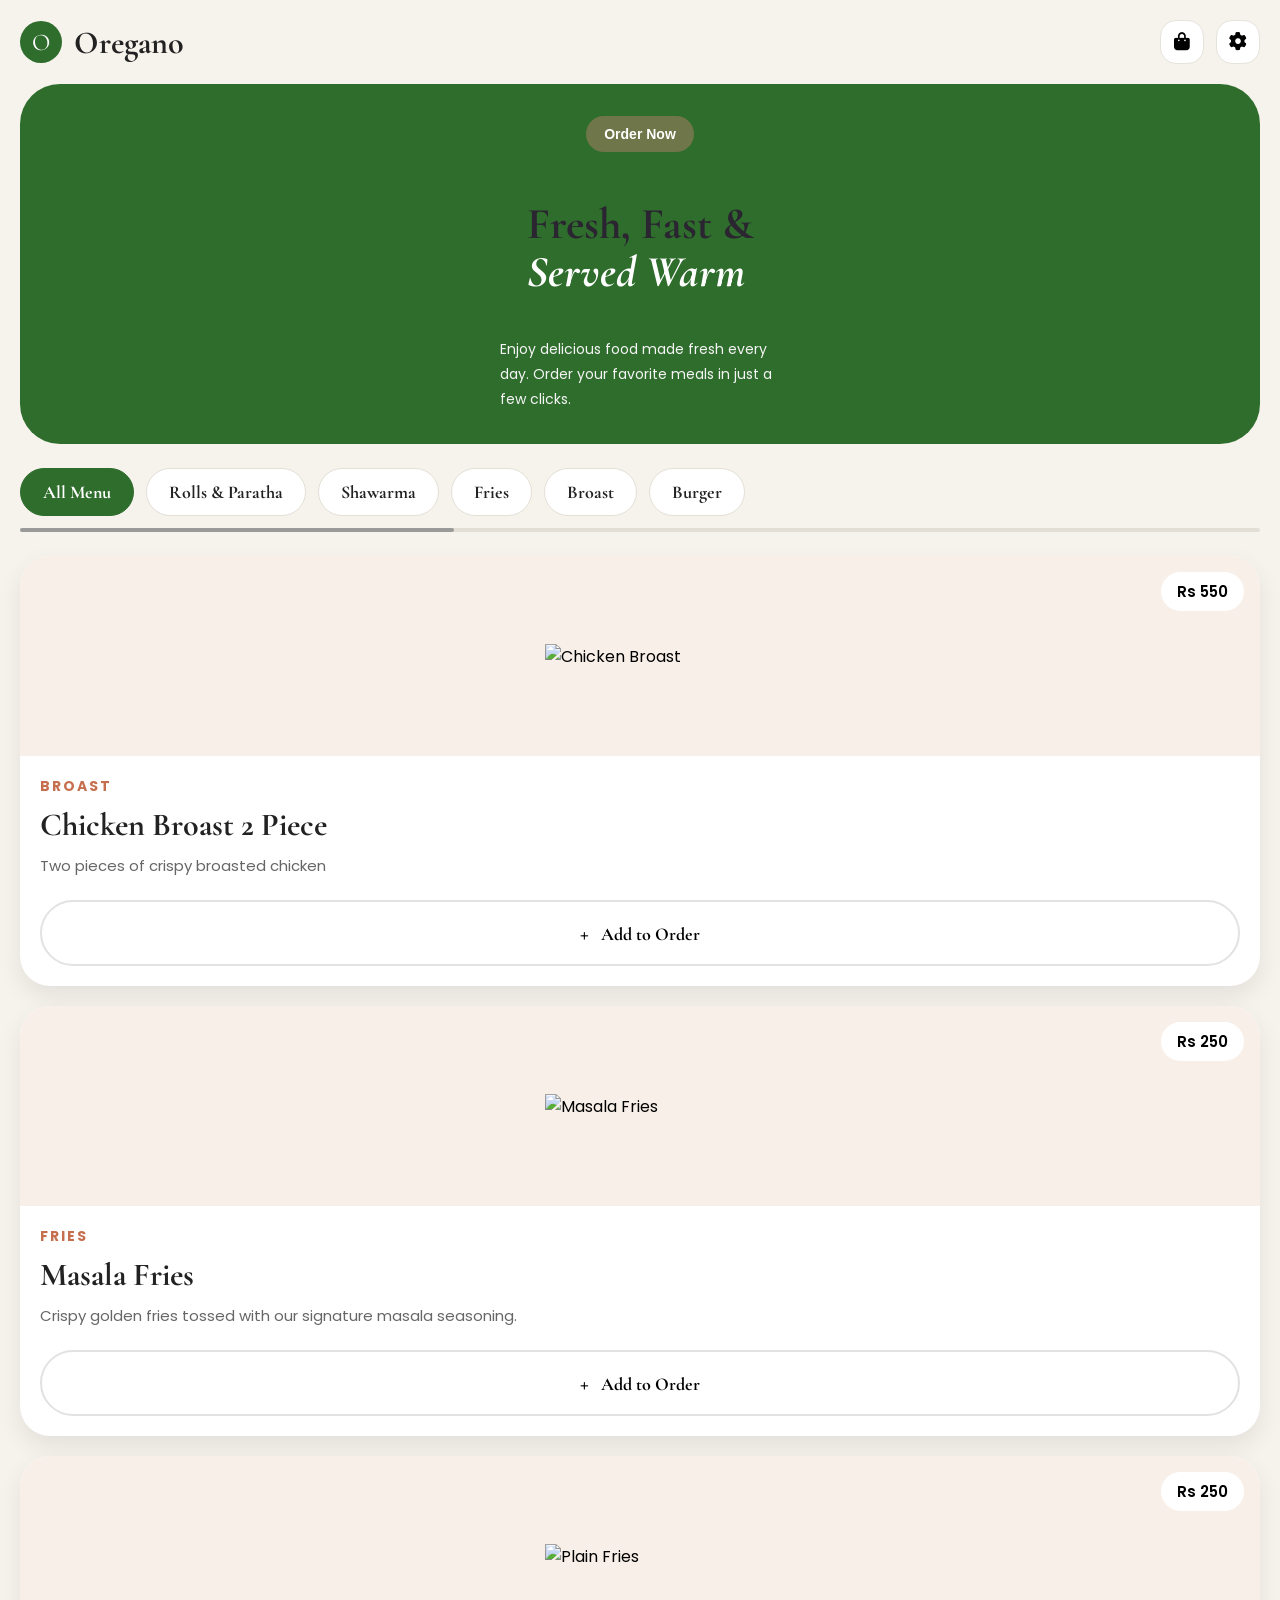
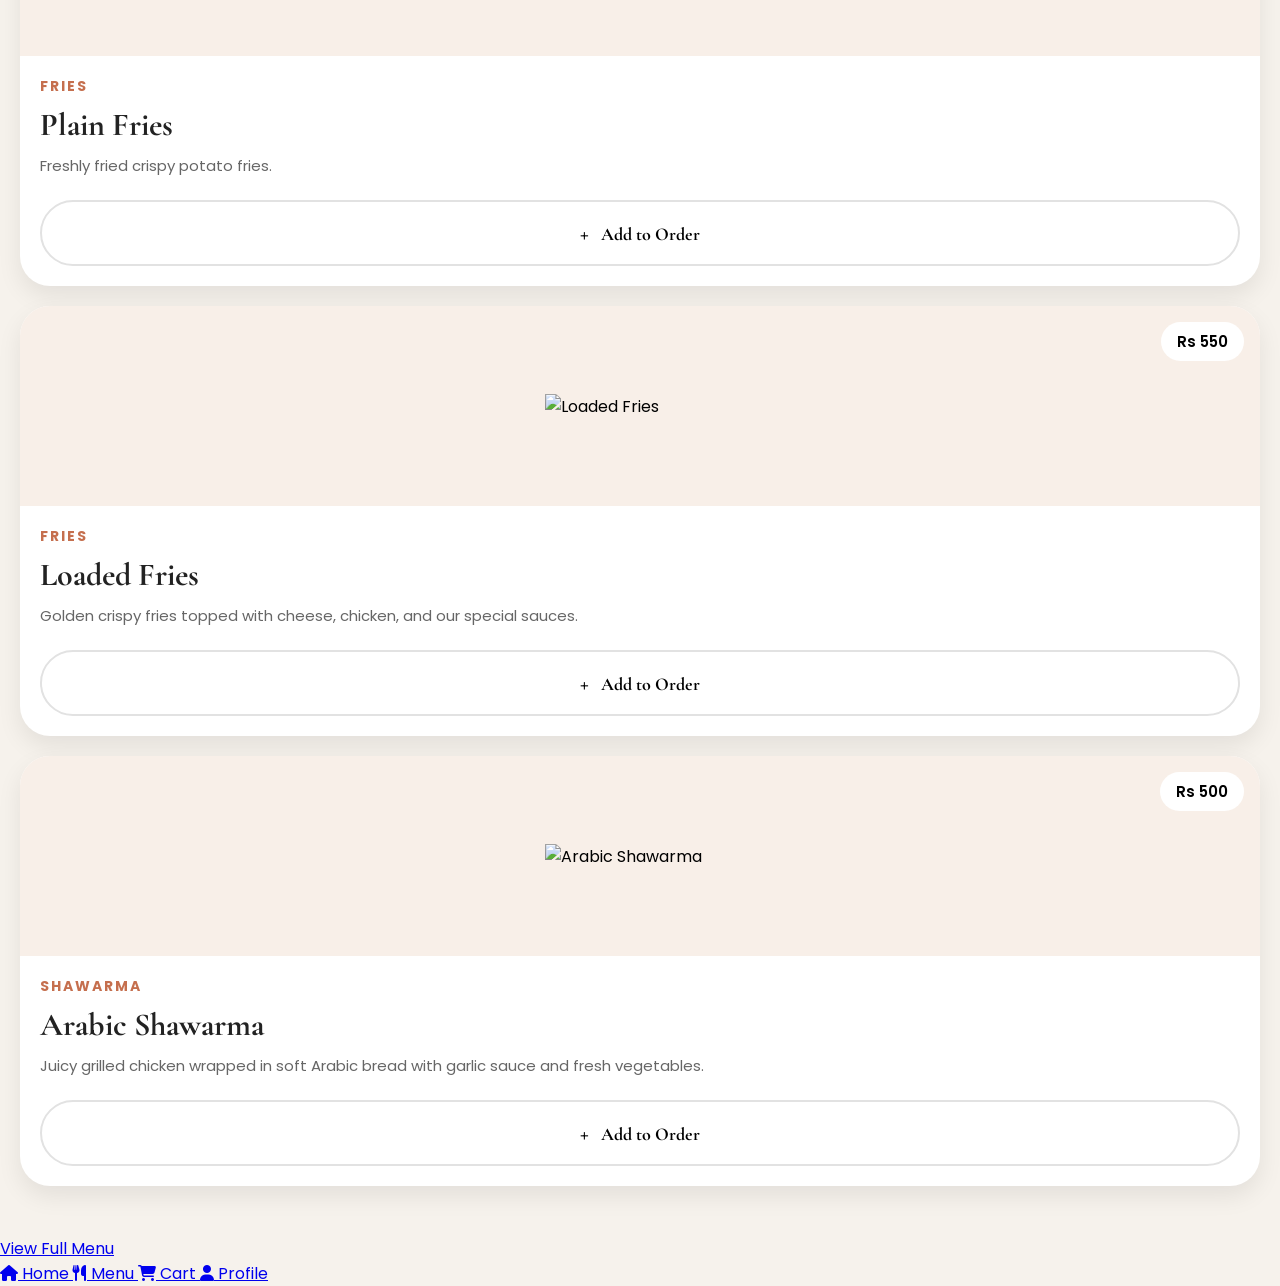
==== index.html @ d00f0065 "Update index.html" ====
<!DOCTYPE html>
<html lang="en">
  <head>
    <meta charset="UTF-8">
    <meta name="viewport" content="width=device-width, initial-scale=1.0">
    <title>OREGANO </title>
    <meta name="description" content="Order fresh shawarmas, burgers, broast and fries from Oregano.">
    <link rel="preconnect" href="https://fonts.googleapis.com">

<link rel="preconnect" href="https://fonts.gstatic.com" crossorigin>

<link href="https://fonts.googleapis.com/css2?family=Cormorant+Garamond:wght@600;700&family=Poppins:wght@300;400;500;600&display=swap" rel="stylesheet">
    <link rel="stylesheet" href="style.css">
    <link rel="stylesheet" href="https://cdnjs.cloudflare.com/ajax/libs/font-awesome/6.6.0/css/all.min.css">
  </head>
  <body>
    <header class="navbar">
      <a href="index.html" class="logo">
        <div class="logo-circle">O</div>
        <h1>Oregano</h1>
      </a>
        <div class="nav-icons">
          <button class="icon-btn" aria-label="Shopping cart">
    <i class="fa-solid fa-bag-shopping"></i>
</button>

<button class="icon-btn" aria-label="Settings">
<i class="fa-solid fa-gear"></i>
</button>
 </div>
    </header>

    <main>
          <section class="hero">

    <div class="hero-card">
    <button class="order-btn">Order Now</button>

        <h2>
            <span class="dark-text">Fresh, Fast &</span><br>
            <span class="light-text">Served Warm</span>
        </h2>

        <p>
            Enjoy delicious food made fresh every day.
            Order your favorite meals in just a few clicks.
        </p>
      </div>
      
          </section>
          <section class="categories">

    <div class="category-container">

        <button type="button" class="category active">All Menu</button>

        <button type="button" class="category">Rolls & Paratha</button>

        <button type="button" class="category">Shawarma</button>

        <button type="button" class="category">Fries</button>

        <button type="button" class="category">Broast</button>

        <button type="button" class="category">Burger</button>

    </div>

    <div class="scroll-line">
        <div class="scroll-fill"></div>
    </div>
 </section>
      
<section class="products">
<div class="product-card">

        <div class="product-image">
            <span class="price">Rs 550</span>
            <img src="crispy-fried-chicken-plate-with-salad-carrot.jpg" alt="Chicken Broast">
        </div>

        <div class="product-info">
            <h5>BROAST</h5>
            <h2>Chicken Broast 2 Piece</h2>
            <p>Two pieces of crispy broasted chicken</p>
            <button class="order-button"><span>+</span> Add to Order </button>
        </div>

    </div>

  <div class="product-card">

        <div class="product-image">
            <span class="price">Rs 250</span>
            <img src="#" alt="Masala Fries">
        </div>

        <div class="product-info">
            <h5>FRIES</h5>
            <h2>Masala Fries</h2>
            <p>Crispy golden fries tossed with our signature masala seasoning.</p>
            <button class="order-button"><span>+</span> Add to Order </button>
        </div>

  </div>

  <div class="product-card">

        <div class="product-image">
            <span class="price">Rs 250</span>
            <img src="" alt="Plain Fries">
        </div>

        <div class="product-info">
            <h5>FRIES</h5>
            <h2>Plain Fries</h2>
            <p>Freshly fried crispy potato fries.</p>
            <button class="order-button"><span>+</span> Add to Order </button>
        </div>

  </div>

  <div class="product-card">

    <div class="product-image">
        <span class="price">Rs 550</span>
        <img src="loaded-fries.jpg" alt="Loaded Fries">
    </div>

    <div class="product-info">
        <h5>FRIES</h5>
        <h2>Loaded Fries</h2>
        <p>Golden crispy fries topped with cheese, chicken, and our special sauces.</p>

        <button class="order-button">
            <span>+</span> Add to Order
        </button>
    </div>

  </div>

  <div class="product-card">

    <div class="product-image">
        <span class="price">Rs 500</span>
        <img src="arabic-shawarma.jpg" alt="Arabic Shawarma">
    </div>

    <div class="product-info">
        <h5>SHAWARMA</h5>
        <h2>Arabic Shawarma</h2>
        <p>Juicy grilled chicken wrapped in soft Arabic bread with garlic sauce and fresh vegetables.</p>

        <button class="order-button">
            <span>+</span> Add to Order
        </button>
    </div>
  </div>
            </section>
      <section class="view-menu">
    <a href="menu.html" class="view-menu-btn">
        View Full Menu
    </a>
      </section>
      
      
    </main>
    <footer class="bottom-nav">

    <a href="index.html">
        <i class="fa-solid fa-house"></i>
        <span>Home</span>
    </a>

    <a href="menu.html">
        <i class="fa-solid fa-utensils"></i>
        <span>Menu</span>
    </a>

    <a href="cart.html" class="active">
        <i class="fa-solid fa-cart-shopping"></i>
        <span>Cart</span>
    </a>

    <a href="profile.html">
        <i class="fa-solid fa-user"></i>
        <span>Profile</span>
    </a>

    </footer>

    <script src="script.js"></script>
  </body>
</html>
---- style.css ----
/* basic structure*/
*{
  margin:0;
  padding:0;
  box-sizing:border-box;
}
/*body which has font and background*/
body{
  font-family:'Poppins',sans-serif;
  background:#F6F2EC;
}
img{
    max-width:100%;
    display:block;
}
/* navigation bar style*/
.navbar{
  display:flex;
  justify-content:space-between;
  align-items:center;
  padding:20px;
  background:#F6F2EC;
}
.logo{
    display: flex;
    align-items: center;
    gap: 12px;
    text-decoration:none;
    color:#222;
}
.logo-circle{
    width: 42px;
    height: 42px;
    background:#2F6D2D;
    border-radius: 50%;
    display: flex;
    justify-content: center;
    align-items: center;
    color: white;
    font-size: 24px;
    font-family:'Cormorant Garamond',serif;
}

.logo h1{
  font-size: 32px;
  font-weight:700;
  font-family: 'Cormorant Garamond',serif;
}
.nav-icons{
    display: flex;
    gap: 12px;
}
.icon-btn{
    width: 44px;
    height: 44px;
    border: 1px solid #E6E3DC;
    background: white;
    border-radius: 16px;
    font-size: 18px;
    cursor: pointer;
}
.hero{
    padding: 0 20px 24px;
}

.hero-card{
    background:#2F6D2D;
    border-radius:40px;
    padding:32px 28px;
    display:flex;
    flex-direction:column;
    justify-content:center;
    align-items:center;
    gap:24px;
    min-height:290px;
}

    .order-btn{
    background:#6F7649;
    color:#fff;
    border:none;
    padding:10px 18px;
    border-radius:20px;
    font-size:14px;
    font-weight:600;
    margin-bottom:24px;
    cursor:pointer;  
    }
.order-btn:hover{
    background:#55603A;

}

.hero-card h2{
    font-size: 44px;
    font-weight:700;
    line-height:1.1;
    margin-bottom: 16px;
  font-family:'Cormorant Garamond', serif;
}

.dark-text{
    color:#2A2530;
}

.light-text{
    color:#FFFFFF;
    font-style:italic;
  }


.hero-card p{
    color:#F5F5F5;
    font-size:14px;
    line-height:1.8;
    max-width:280px;
  margin:0 auto;
  }
  

.categories{
    padding: 0 20px 24px;
}

.category-container{
    display:flex;
    gap:12px;
    overflow-x:auto;
    scrollbar-width:none;
    padding-bottom:12px;
}

.category-container::-webkit-scrollbar{
    display:none;
}

.category{
    flex-shrink:0;
    background:#fff;
    color:#222;
    border:1px solid #E4E0D8;
    border-radius:40px;
    padding:12px 22px;
    font-size:18px;
    font-family:'Cormorant Garamond', serif;
    font-weight:700;
    cursor:pointer;
    transition:.3s;
}

.category:hover{
    background:#2F6D2D;
    color:white;
}

.category.active{
    background:#2F6D2D;
    color:white;
    border-color:#2F6D2D;
  }
.scroll-line{
    width:100%;
    height:4px;
    background:#E2DED6;
    border-radius:10px;
}

.scroll-fill{
    width:35%;
    height:100%;
    background:#9A9A9A;
    border-radius:10px;
}

.products{
    padding:0 20px 30px;
}

.product-card{
    background:#fff;
    border-radius:30px;
    overflow:hidden;
  margin-bottom:20px;
    box-shadow:0 10px 25px rgba(0,0,0,.08);
}
.product-card:hover{
    transform:translateY(-8px);
}

.product-image{
    position:relative;
    background:#F8EFE8;
    height:200px;
    display:flex;
    justify-content:center;
    align-items:center;
}

.product-image img{
    width:190px;
    object-fit:contain;
}

.price{
    position:absolute;
    top:16px;
    right:16px;
    background:#fff;
    padding:8px 16px;
    border-radius:999px;
    font-weight:600;
    font-size:15px;
}

.product-info{
    padding:20px;
}

.product-info h5{
    color:#C56F4E;
    font-size:14px;
    letter-spacing:2px;
    margin-bottom:8px;
}

.product-info h2{
    font-family:'Cormorant Garamond',serif;
    font-size:32px;
    color:#222;
    margin-bottom:10px;
}

.product-info p{
    color:#666;
    font-size:15px;
    line-height:1.6;
    margin-bottom:22px;
}

.order-button{
    width:100%;
    padding:18px;
    border:2px solid #E2E2E2;
    background:#fff;
    border-radius:999px;
    font-size:18px;
    font-family:'Cormorant Garamond',serif;
    cursor:pointer;
  font-weight:700;
  transition:.3s;
}

.order-button span{
    font-size:22px;
    margin-right:8px;
  }
.hero-text{
    flex:1;
}


@media (max-width:768px){


    .hero-card{
    background:#2F6D2D;
    border-radius:40px;
    padding:50px 35px;
    text-align:center;
    display:flex;
    flex-direction:column;
    justify-content:center;
    min-height:430px;
    }

.hero-card h2{
    font-size:42px;
  font-family:'Cormorant Garamond',serif;
font-weight:700;
}

.logo h1{
    font-size:34px;
}

.logo-circle{
    width:48px;
    height:48px;
    font-size:28px;
}

.hero-image img{
    width:240px;
}

  
.settings{
    border:none;
    background:transparent;
}

  /* MENU PAGE */

.search-section{
    padding:20px;
}

.search-box{
    display:flex;
    align-items:center;
    gap:12px;
    background:#fff;
    border-radius:20px;
    padding:15px 18px;
    box-shadow:0 5px 15px rgba(0,0,0,.08);
}

.search-box i{
    color:#777;
    font-size:18px;
}

.search-box input{
    flex:1;
    border:none;
    outline:none;
    background:transparent;
    font-size:16px;
    font-family:'Poppins',sans-serif;
}

.menu-grid{
    display:grid;
    grid-template-columns:repeat(2,1fr);
    gap:18px;
    padding:20px;
}

.menu-card{
    background:#fff;
    border-radius:24px;
    padding:16px;
    text-align:center;
    box-shadow:0 8px 20px rgba(0,0,0,.08);
    transition:.3s;
}

.menu-card:hover{
    transform:translateY(-5px);
}

.menu-card img{
    width:110px;
    height:110px;
    object-fit:contain;
    margin:0 auto 12px;
}

.menu-card h3{
    font-family:'Cormorant Garamond',serif;
    font-size:24px;
    color:#222;
    margin-bottom:6px;
}

.menu-card p{
    color:#777;
    font-size:14px;
    margin-bottom:14px;
}

.card-bottom{
    display:flex;
    justify-content:space-between;
    align-items:center;
}

.card-bottom span{
    color:#2F6D2D;
    font-weight:700;
}

.card-bottom button{
    width:38px;
    height:38px;
    border:none;
    border-radius:50%;
    background:#2F6D2D;
    color:#fff;
    cursor:pointer;
    font-size:15px;
}

.card-bottom button:hover{
    background:#245523;
}

@media (max-width:768px){

    .menu-grid{
        grid-template-columns:repeat(2,1fr);
        gap:14px;
    }

    .menu-card img{
        width:90px;
        height:90px;
    }

    .menu-card h3{
        font-size:20px;
    }
  }
  .view-menu{
    padding:0 20px 30px;
}

.view-menu-btn{
    display:block;
    width:100%;
    text-align:center;
    background:#2F6D2D;
    color:#fff;
    text-decoration:none;
    padding:18px;
    border-radius:30px;
    font-size:18px;
    font-weight:600;
    transition:.3s;
}

.view-menu-btn:hover{
    background:#245523;
  }
  /* Bottom Navigation */

.bottom-nav{
    position:fixed;
    bottom:0;
    left:0;
    width:100%;
    background:#fff;
    display:flex;
    justify-content:space-around;
    align-items:center;
    padding:12px 0;
    box-shadow:0 -4px 15px rgba(0,0,0,.08);
    z-index:1000;
}

.bottom-nav a{
    display:flex;
    flex-direction:column;
    align-items:center;
    text-decoration:none;
    color:#777;
    font-size:12px;
    gap:5px;
}

.bottom-nav i{
    font-size:22px;
}

.bottom-nav a.active{
    color:#2F6D2D;
    font-weight:600;
}

/* Prevent content from hiding behind the fixed footer */
body{
    padding-bottom:90px;
}
  /* CART PAGE */

.cart{
    padding:20px;
}

.cart h2{
    font-family:'Cormorant Garamond',serif;
    font-size:36px;
    margin-bottom:20px;
}

.cart-item{
    display:flex;
    align-items:center;
    justify-content:space-between;
    background:#fff;
    border-radius:24px;
    padding:18px;
    margin-bottom:20px;
    box-shadow:0 8px 20px rgba(0,0,0,.08);
}

.cart-item img{
    width:80px;
    height:80px;
    object-fit:contain;
}

.cart-info{
    flex:1;
    margin-left:16px;
}

.cart-info h3{
    font-family:'Cormorant Garamond',serif;
    font-size:24px;
    margin-bottom:6px;
}

.cart-info p{
    color:#2F6D2D;
    font-weight:600;
}

.quantity{
    display:flex;
    align-items:center;
    gap:10px;
}

.quantity button{
    width:36px;
    height:36px;
    border:none;
    border-radius:50%;
    background:#2F6D2D;
    color:#fff;
    cursor:pointer;
    font-size:18px;
}

.order-summary{
    background:#fff;
    border-radius:24px;
    padding:20px;
    box-shadow:0 8px 20px rgba(0,0,0,.08);
}

.order-summary h3{
    font-family:'Cormorant Garamond',serif;
    font-size:28px;
    margin-bottom:18px;
}

.summary-row{
    display:flex;
    justify-content:space-between;
    margin-bottom:14px;
}

.total{
    font-weight:700;
    font-size:18px;
    border-top:1px solid #ddd;
    padding-top:14px;
}

.checkout-btn{
    width:100%;
    margin-top:20px;
    padding:16px;
    border:none;
    border-radius:30px;
    background:#2F6D2D;
    color:#fff;
    font-size:18px;
    font-weight:600;
    cursor:pointer;
    transition:.3s;
}

.checkout-btn:hover{
    background:#245523;
  }
}
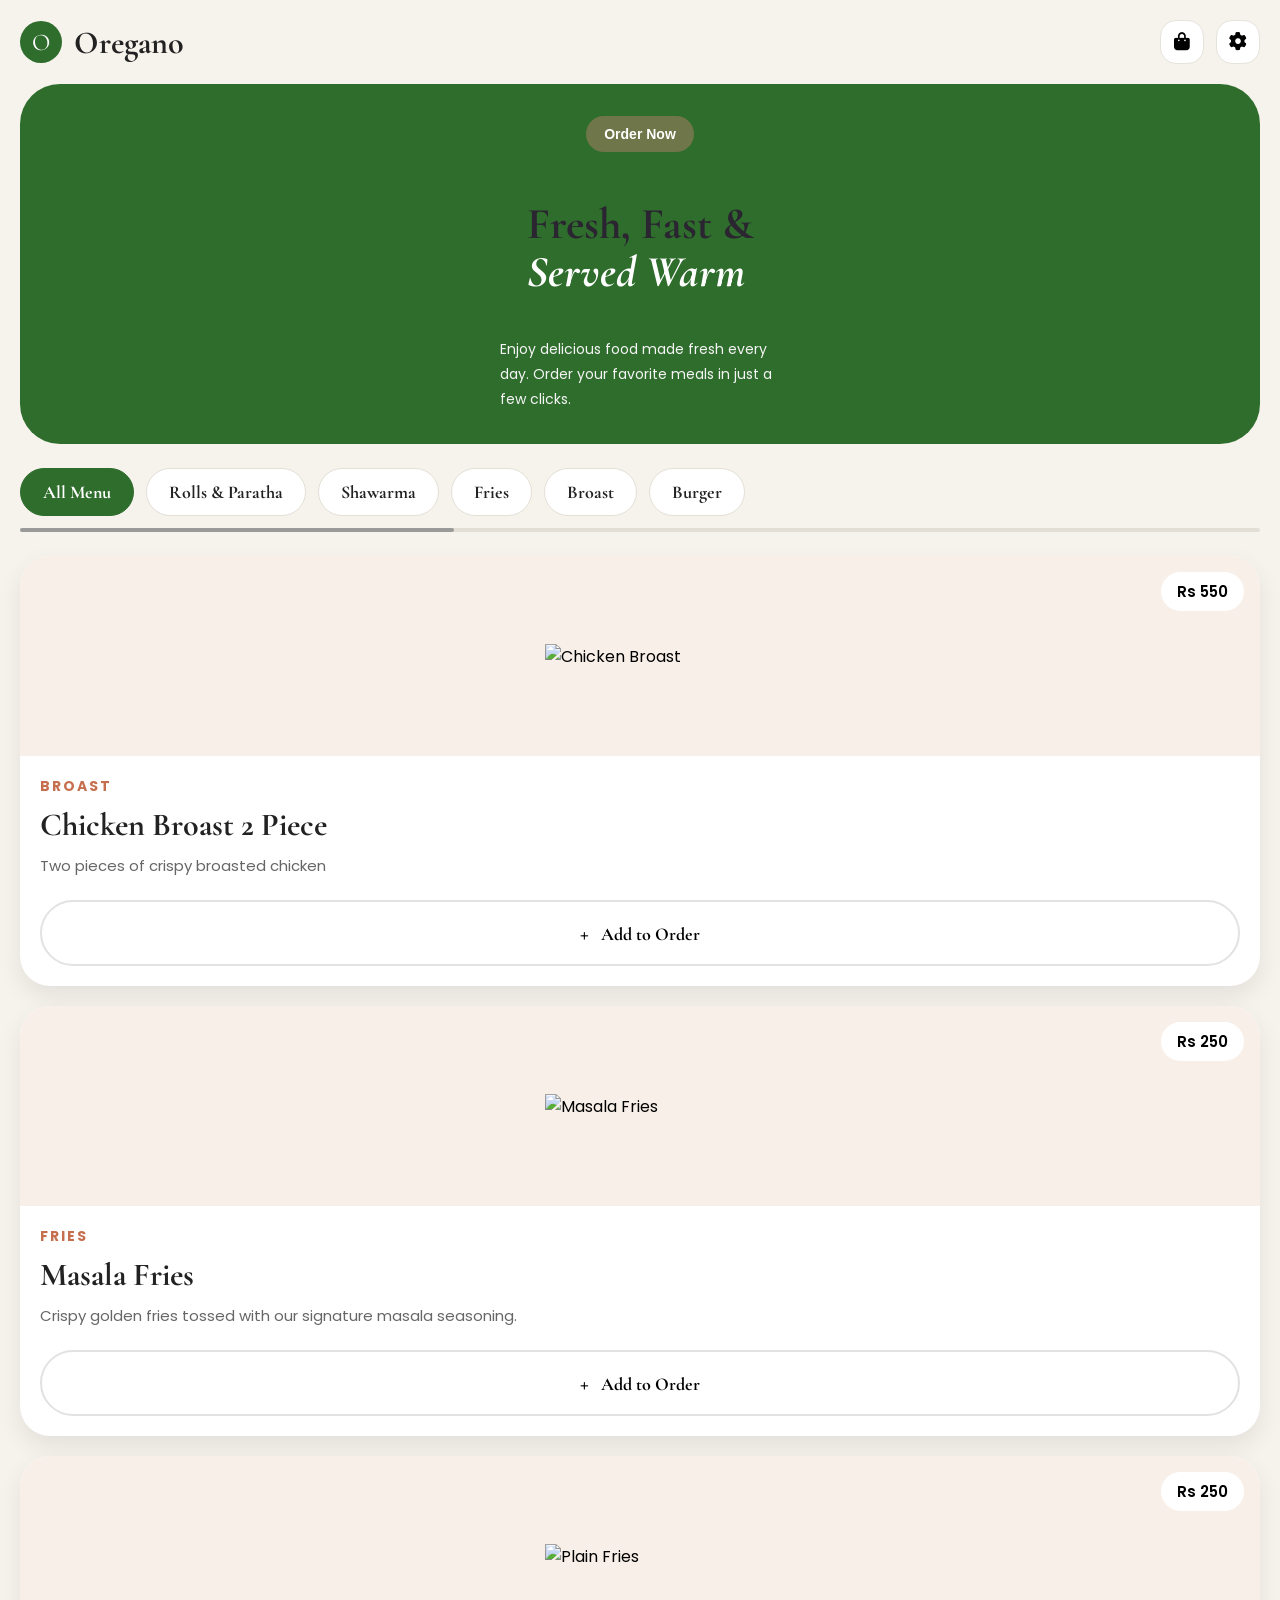
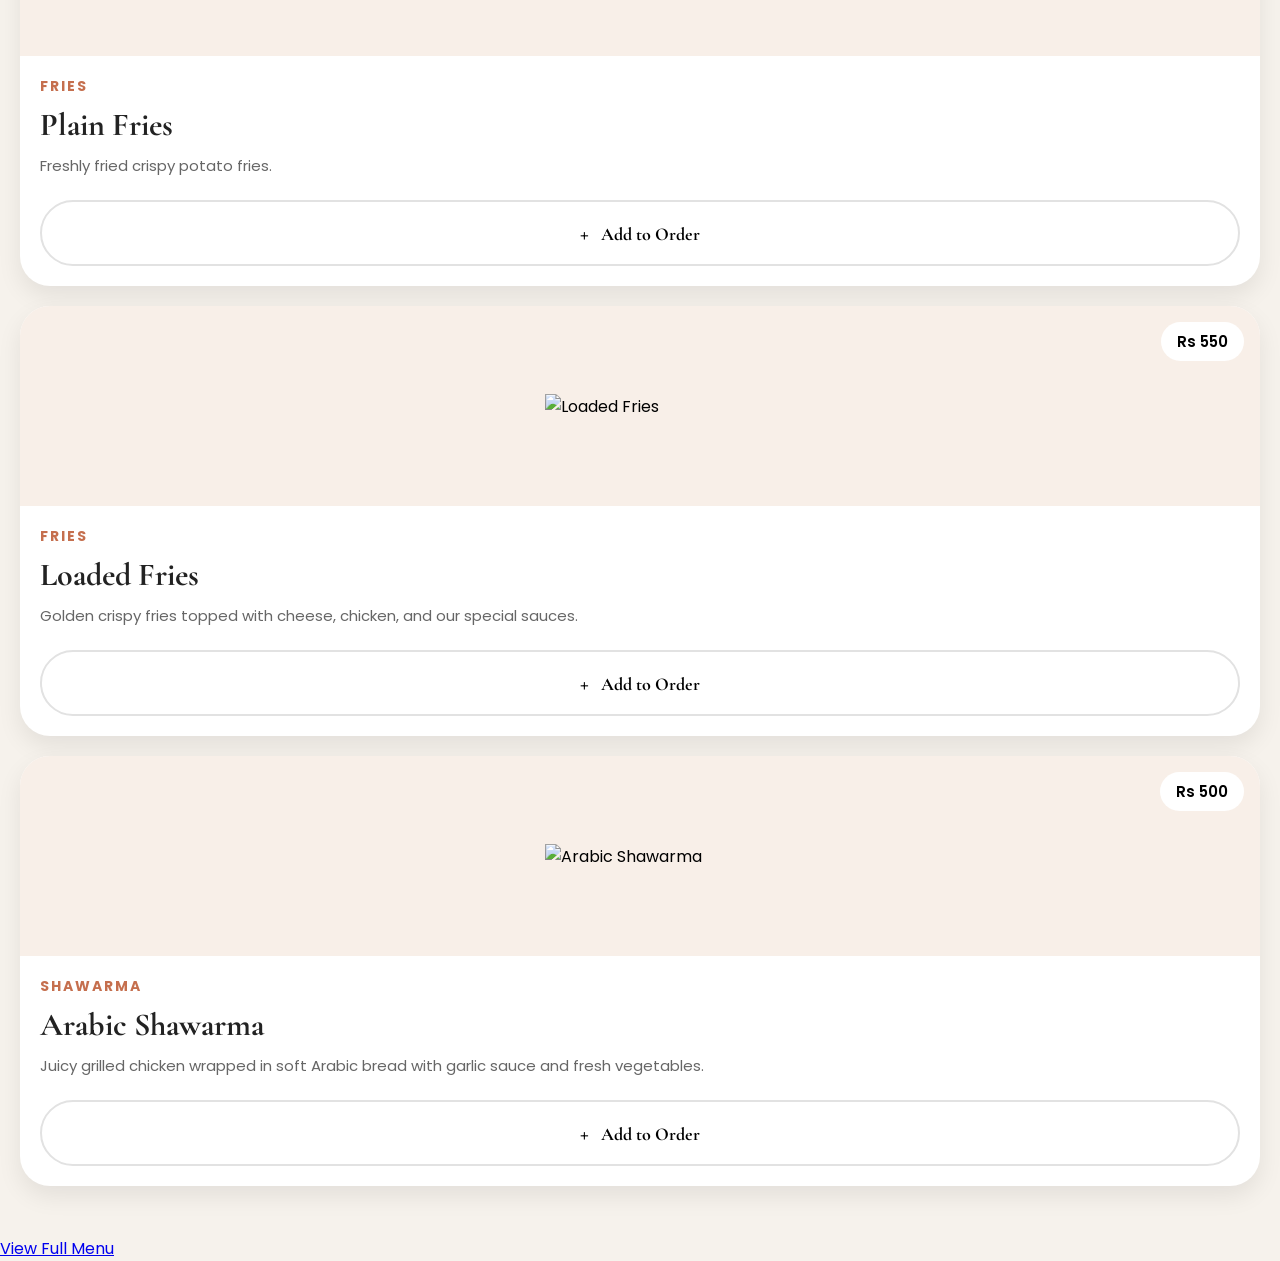
==== commit 98e9a34b: "Update index.html" ====
--- a/index.html
+++ b/index.html
@@ -162,33 +162,8 @@
         View Full Menu
     </a>
       </section>
-      
-      
     </main>
-    <footer class="bottom-nav">
-
-    <a href="index.html">
-        <i class="fa-solid fa-house"></i>
-        <span>Home</span>
-    </a>
-
-    <a href="menu.html">
-        <i class="fa-solid fa-utensils"></i>
-        <span>Menu</span>
-    </a>
-
-    <a href="cart.html" class="active">
-        <i class="fa-solid fa-cart-shopping"></i>
-        <span>Cart</span>
-    </a>
-
-    <a href="profile.html">
-        <i class="fa-solid fa-user"></i>
-        <span>Profile</span>
-    </a>
-
-    </footer>
-
+  
     <script src="script.js"></script>
   </body>
 </html>
--- a/style.css
+++ b/style.css
@@ -576,4 +576,43 @@
 .checkout-btn:hover{
     background:#245523;
   }
-}
+
+  /* PROFILE HEADER */
+
+.profile-header{
+    text-align:center;
+    padding:40px 20px;
+}
+
+.profile-header img{
+    width:120px;
+    height:120px;
+    border-radius:50%;
+    object-fit:cover;
+    margin:0 auto 20px;
+    border:5px solid #2F6D2D;
+}
+
+.profile-header h2{
+    font-family:'Cormorant Garamond',serif;
+    font-size:36px;
+    color:#222;
+    margin-bottom:8px;
+}
+
+.profile-header p{
+    color:#777;
+    margin-bottom:20px;
+}
+
+.edit-profile-btn{
+    background:#2F6D2D;
+    color:#fff;
+    border:none;
+    padding:14px 30px;
+    border-radius:30px;
+    font-size:16px;
+    font-weight:600;
+    cursor:pointer;
+}
+}
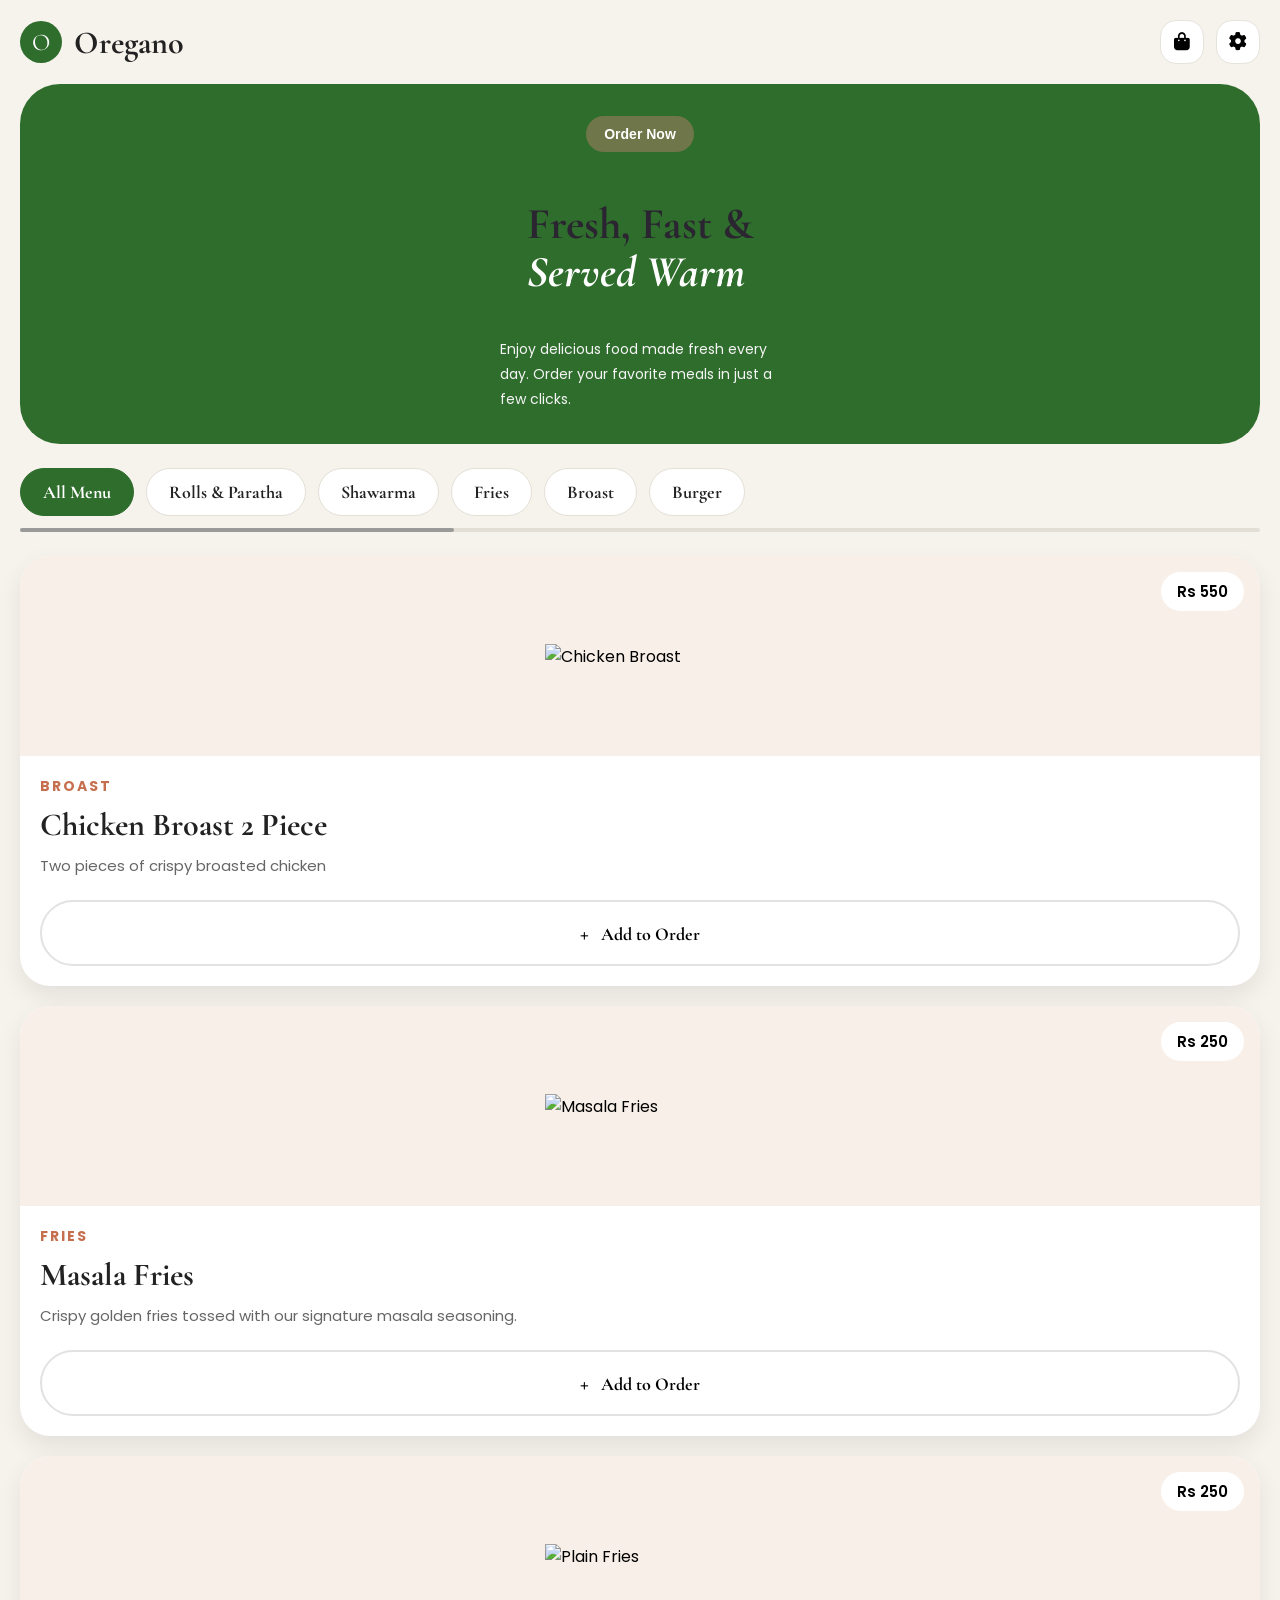
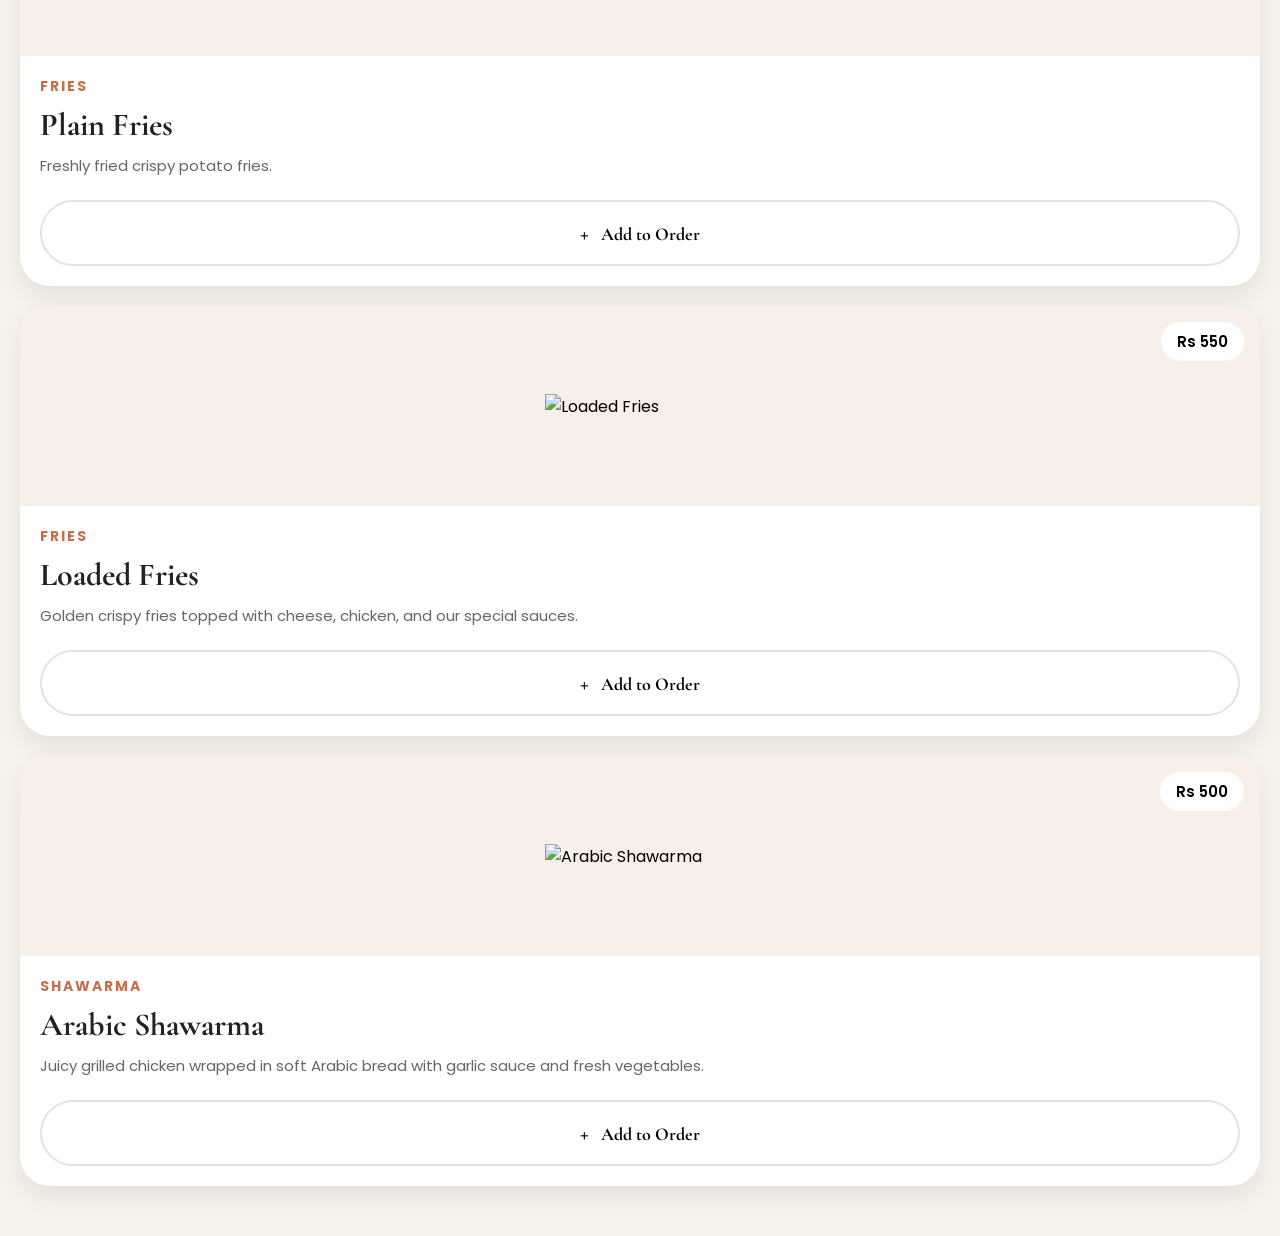
==== commit c60f1b74: "Update index.html" ====
--- a/index.html
+++ b/index.html
@@ -156,12 +156,6 @@
         </button>
     </div>
   </div>
-            </section>
-      <section class="view-menu">
-    <a href="menu.html" class="view-menu-btn">
-        View Full Menu
-    </a>
-      </section>
     </main>
   
     <script src="script.js"></script>
--- a/style.css
+++ b/style.css
@@ -431,45 +431,6 @@
 
 .view-menu-btn:hover{
     background:#245523;
-  }
-  /* Bottom Navigation */
-
-.bottom-nav{
-    position:fixed;
-    bottom:0;
-    left:0;
-    width:100%;
-    background:#fff;
-    display:flex;
-    justify-content:space-around;
-    align-items:center;
-    padding:12px 0;
-    box-shadow:0 -4px 15px rgba(0,0,0,.08);
-    z-index:1000;
-}
-
-.bottom-nav a{
-    display:flex;
-    flex-direction:column;
-    align-items:center;
-    text-decoration:none;
-    color:#777;
-    font-size:12px;
-    gap:5px;
-}
-
-.bottom-nav i{
-    font-size:22px;
-}
-
-.bottom-nav a.active{
-    color:#2F6D2D;
-    font-weight:600;
-}
-
-/* Prevent content from hiding behind the fixed footer */
-body{
-    padding-bottom:90px;
 }
   /* CART PAGE */
 
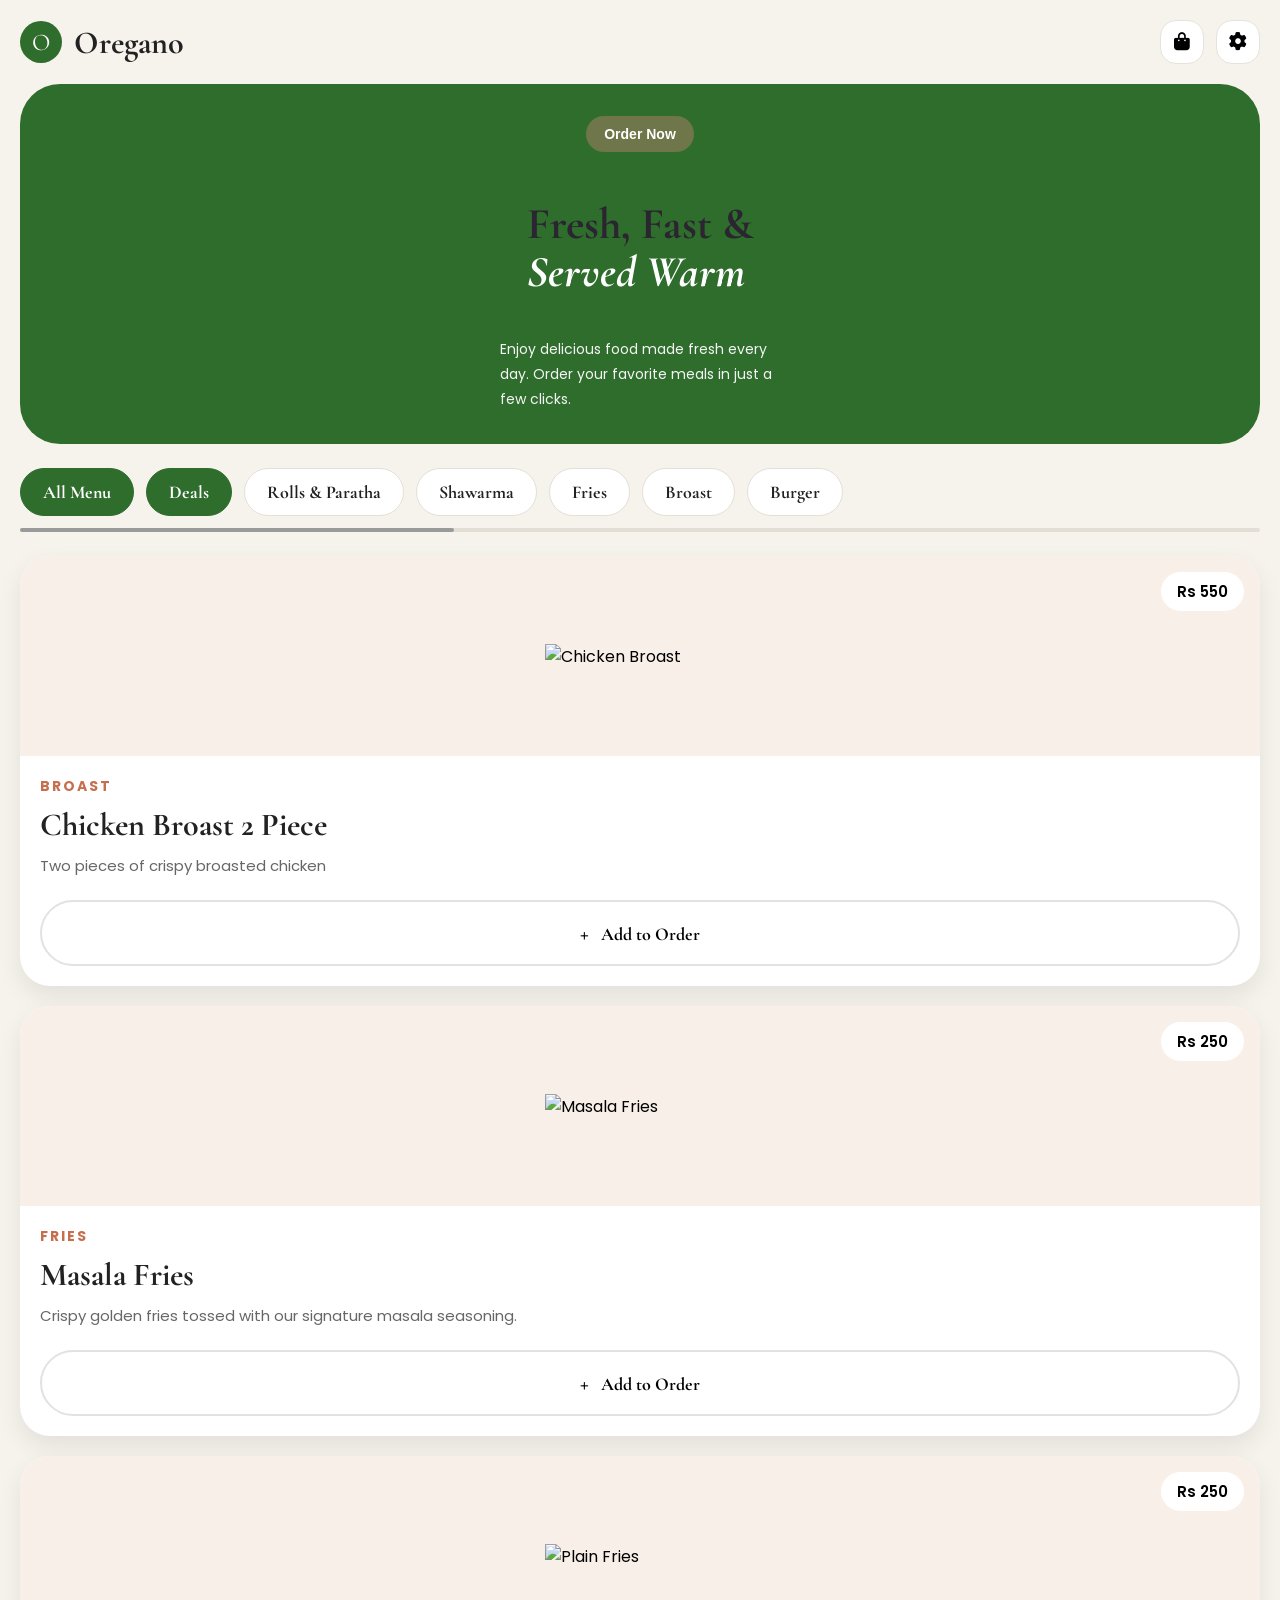
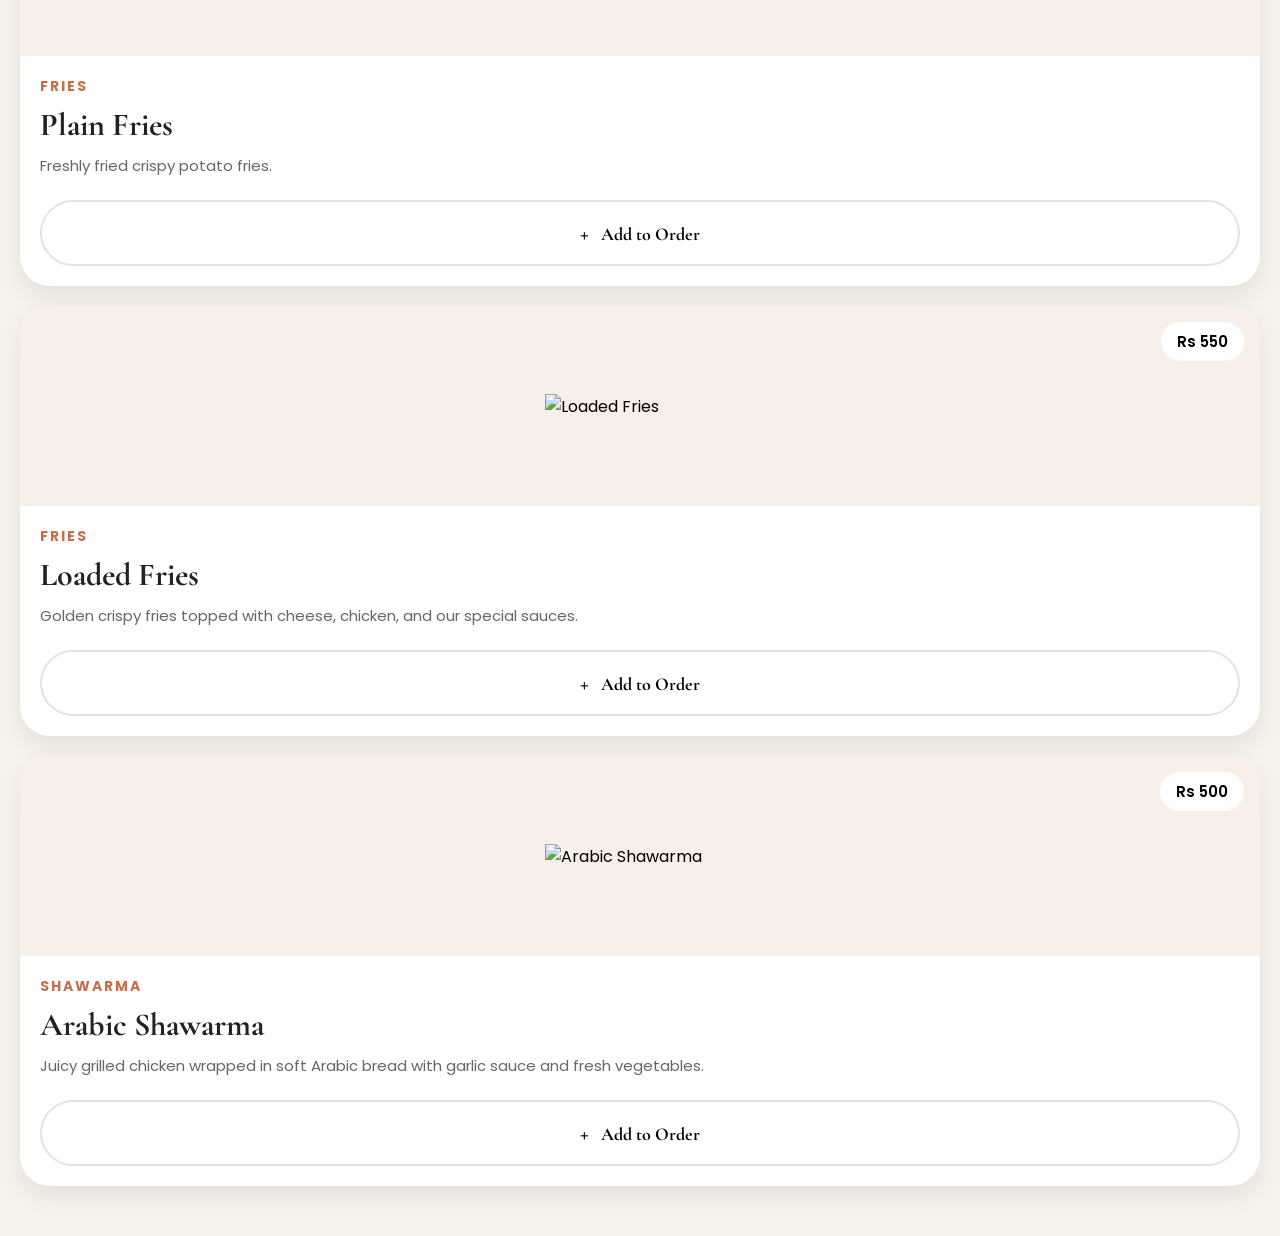
==== commit d5d4a927: "Update index.html" ====
--- a/index.html
+++ b/index.html
@@ -20,7 +20,7 @@
         <h1>Oregano</h1>
       </a>
         <div class="nav-icons">
-          <button class="icon-btn" aria-label="Shopping cart">
+          <button class="icon-btn" aria-label="Shopping cart" onclick="windows.location.href='cart.html'">
     <i class="fa-solid fa-bag-shopping"></i>
 </button>
 
@@ -52,17 +52,19 @@
 
     <div class="category-container">
 
-        <button type="button" class="category active">All Menu</button>
+        <button type="button" class="category active" data-category="All">All Menu</button>
+      
+     <button type="button" class="category active" data-category="Deals">Deals</button>
 
-        <button type="button" class="category">Rolls & Paratha</button>
+        <button type="button" class="category" date-category="Rolls">Rolls & Paratha</button>
 
-        <button type="button" class="category">Shawarma</button>
+        <button type="button" class="category" data-category="Shawarma">Shawarma</button>
 
-        <button type="button" class="category">Fries</button>
+        <button type="button" class="category" data-category="Fries">Fries</button>
 
-        <button type="button" class="category">Broast</button>
+        <button type="button" class="category" data-category="Broast">Broast</button>
 
-        <button type="button" class="category">Burger</button>
+        <button type="button" class="category" data-category="Burger">Burger</button>
 
     </div>
 
@@ -72,7 +74,7 @@
  </section>
       
 <section class="products">
-<div class="product-card">
+<div class="product-card" data-category="Broast">
 
         <div class="product-image">
             <span class="price">Rs 550</span>
@@ -88,7 +90,7 @@
 
     </div>
 
-  <div class="product-card">
+  <div class="product-card" data-category="Fries">
 
         <div class="product-image">
             <span class="price">Rs 250</span>
@@ -104,7 +106,7 @@
 
   </div>
 
-  <div class="product-card">
+  <div class="product-card" data-category="Fries">
 
         <div class="product-image">
             <span class="price">Rs 250</span>
@@ -120,7 +122,7 @@
 
   </div>
 
-  <div class="product-card">
+  <div class="product-card" data-category="Fries">
 
     <div class="product-image">
         <span class="price">Rs 550</span>
@@ -139,7 +141,7 @@
 
   </div>
 
-  <div class="product-card">
+  <div class="product-card" data-category="Shawarma">
 
     <div class="product-image">
         <span class="price">Rs 500</span>
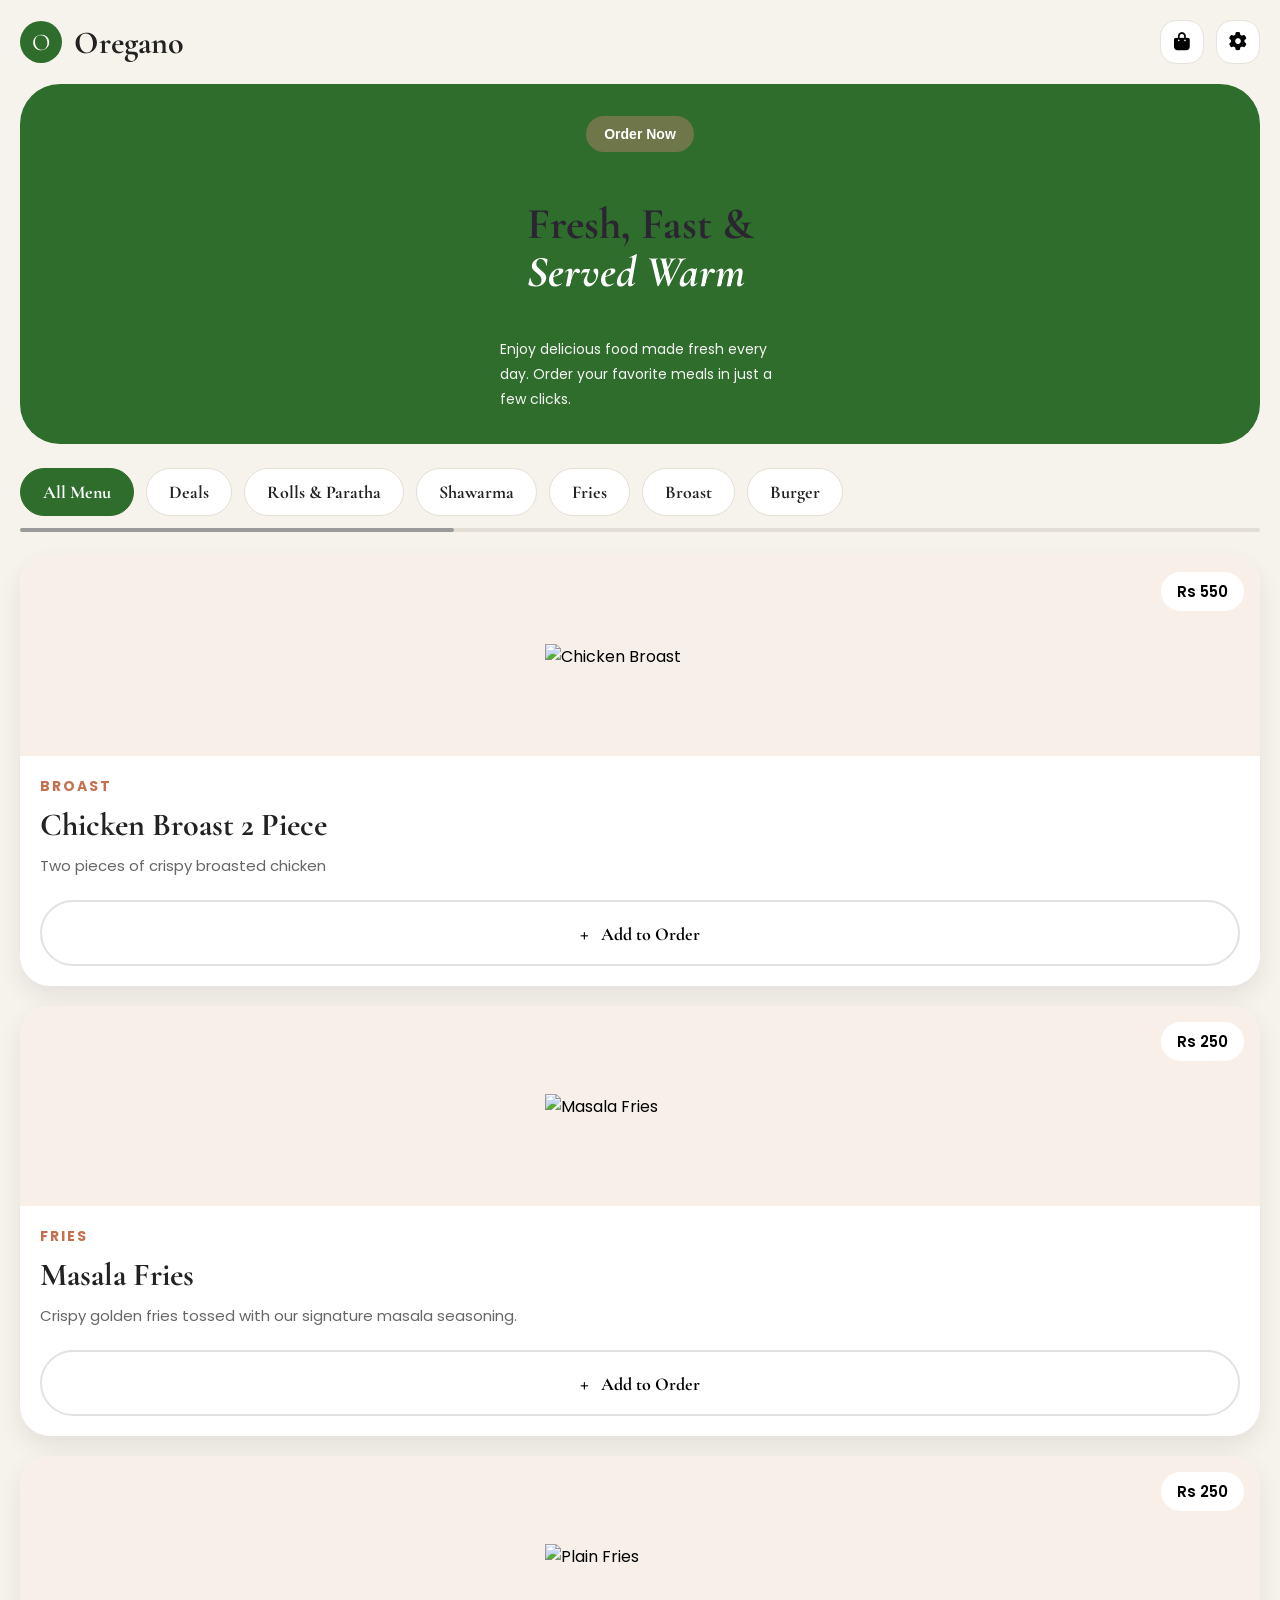
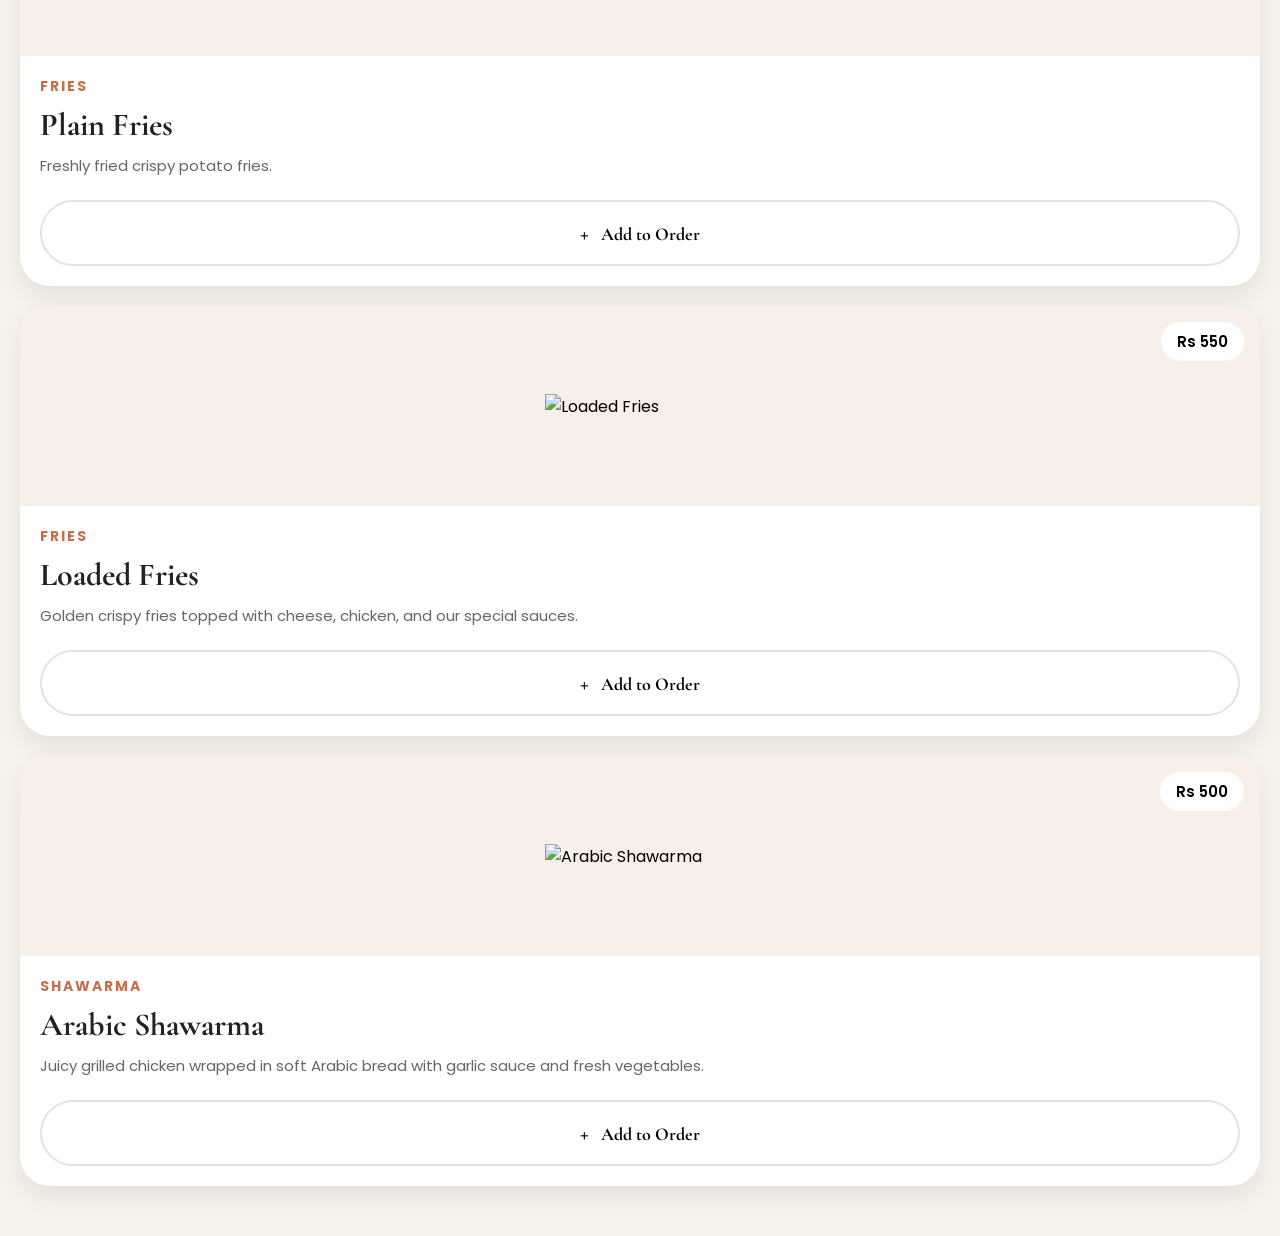
==== commit 95253c80: "Update index.html" ====
--- a/index.html
+++ b/index.html
@@ -20,7 +20,7 @@
         <h1>Oregano</h1>
       </a>
         <div class="nav-icons">
-          <button class="icon-btn" aria-label="Shopping cart" onclick="windows.location.href='cart.html'">
+          <button class="icon-btn" aria-label="Shopping cart" onclick="window.location.href='cart.html'">
     <i class="fa-solid fa-bag-shopping"></i>
 </button>
 
@@ -54,9 +54,9 @@
 
         <button type="button" class="category active" data-category="All">All Menu</button>
       
-     <button type="button" class="category active" data-category="Deals">Deals</button>
+     <button type="button" class="category" data-category="Deals">Deals</button>
 
-        <button type="button" class="category" date-category="Rolls">Rolls & Paratha</button>
+        <button type="button" class="category" data-category="Rolls">Rolls & Paratha</button>
 
         <button type="button" class="category" data-category="Shawarma">Shawarma</button>
 
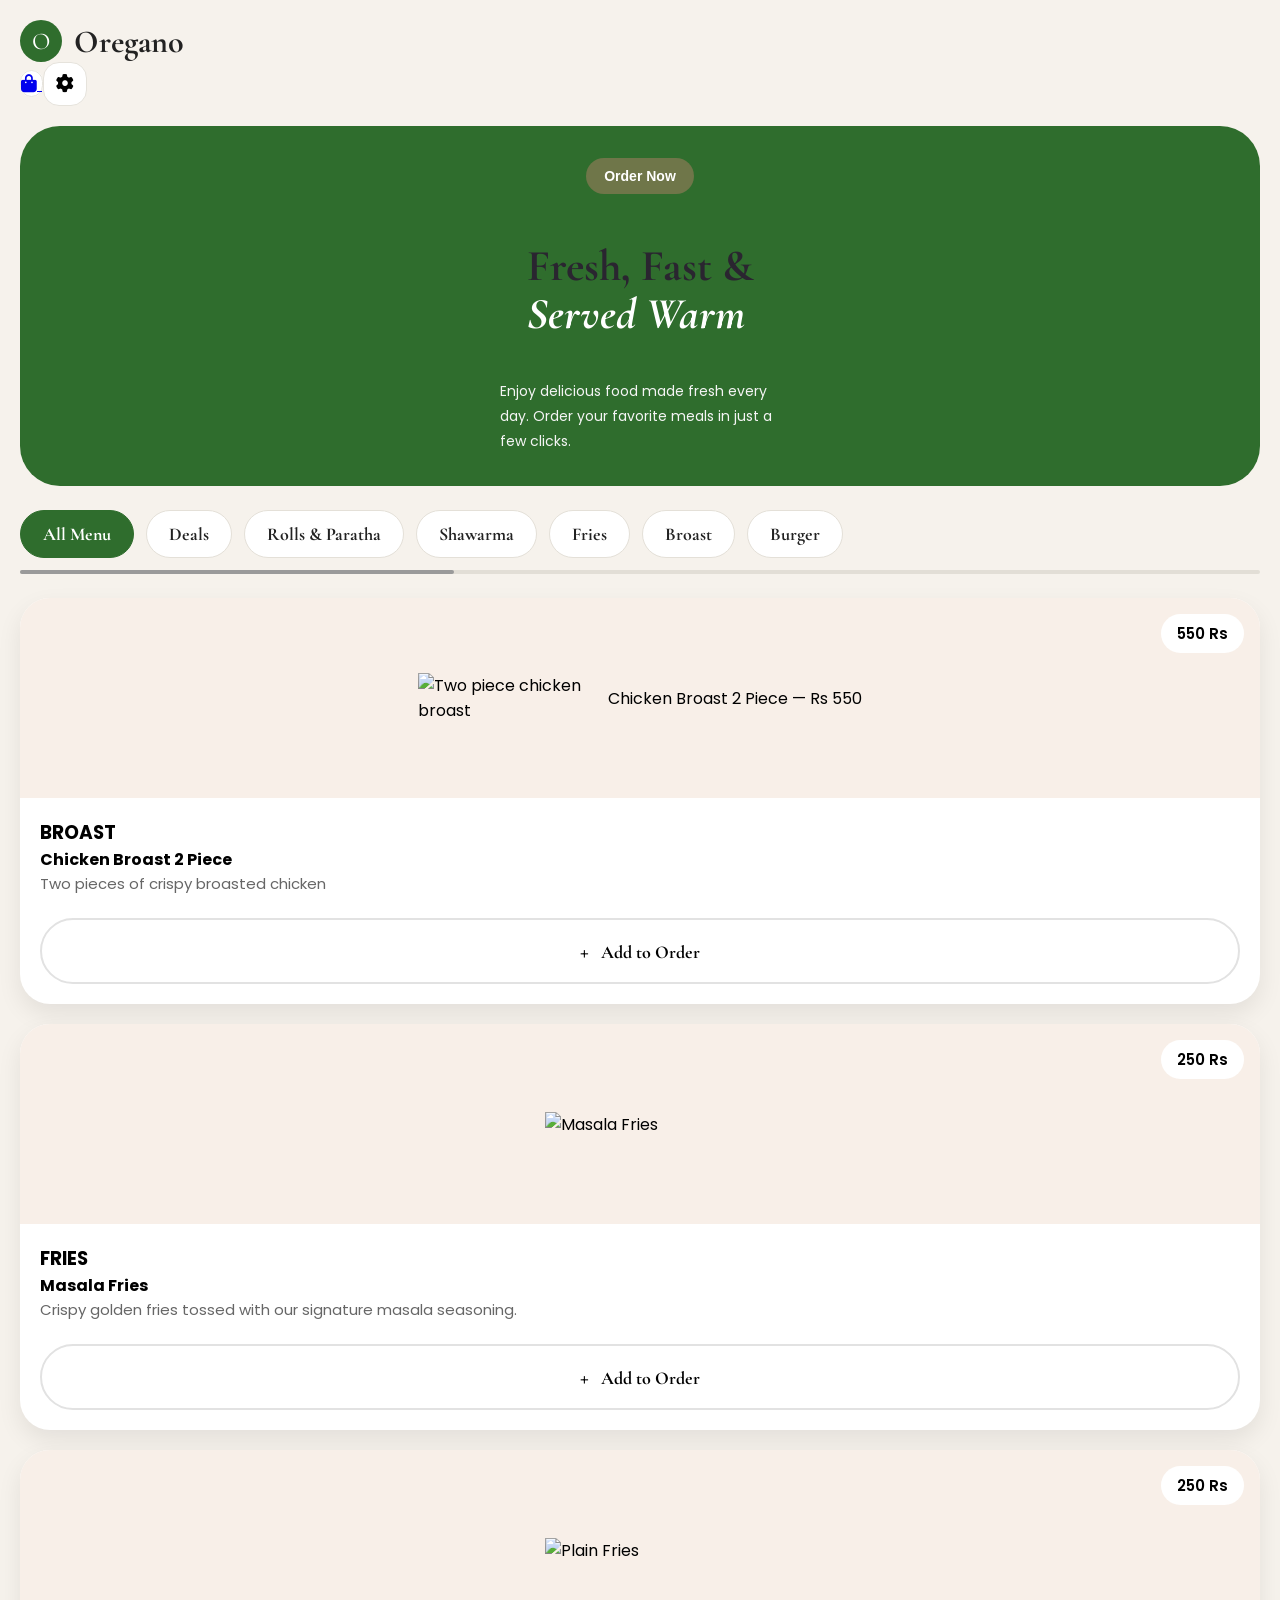
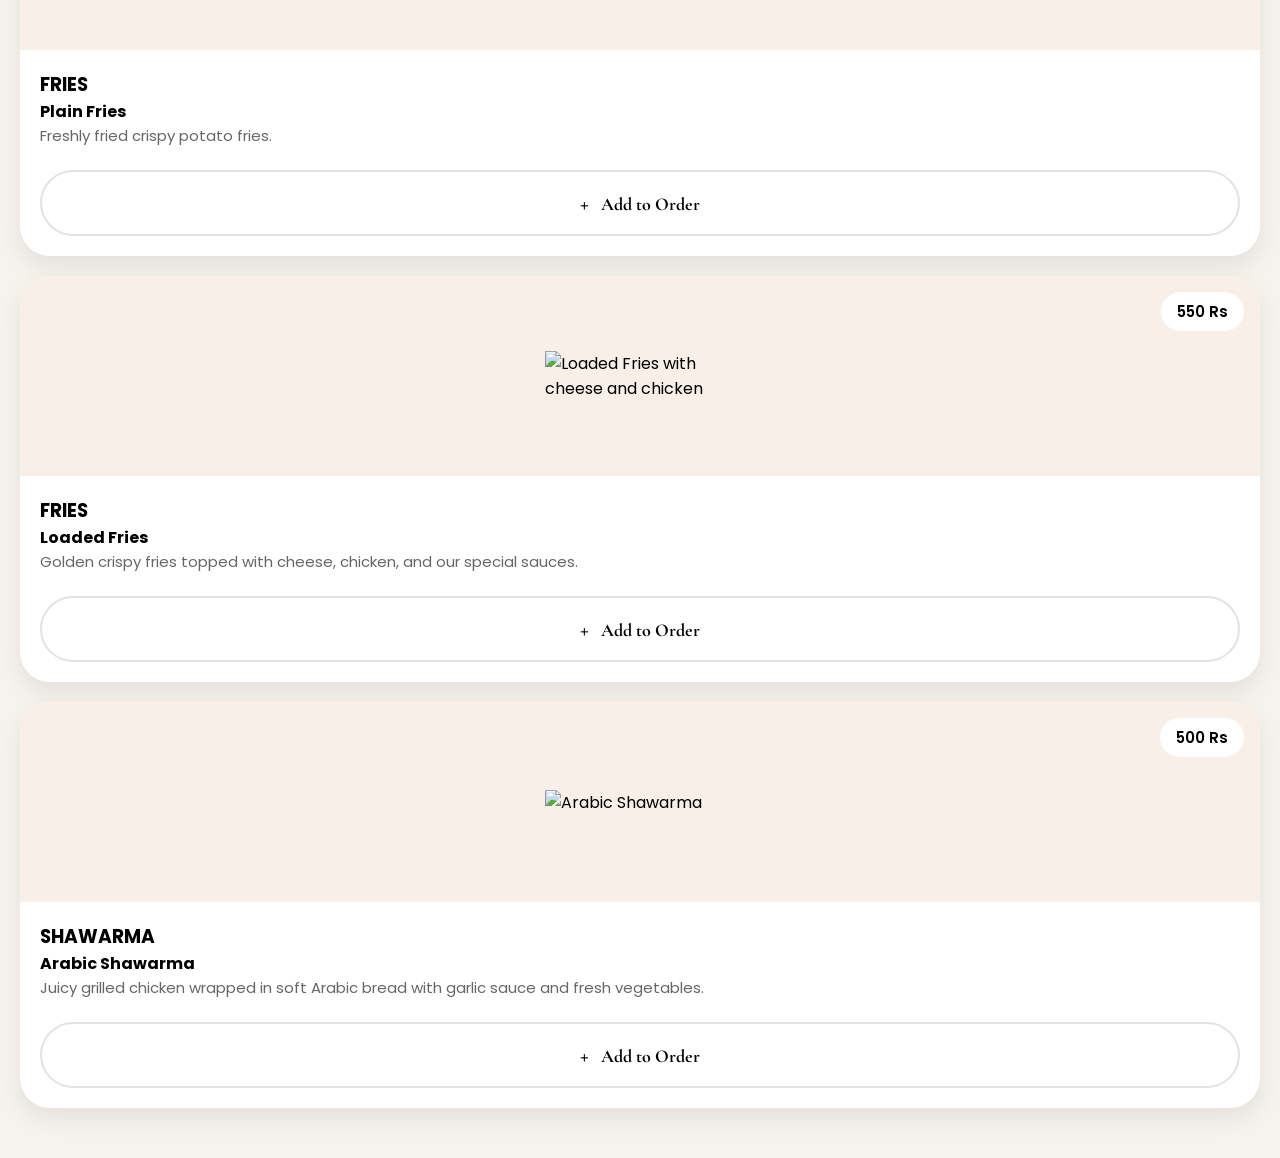
==== commit 2f79e7f9: "Improve index.html: semantics, accessibility, SEO, and performance" ====
--- a/index.html
+++ b/index.html
@@ -1,165 +1,186 @@
-<!DOCTYPE html>
+<!doctype html>
 <html lang="en">
   <head>
-    <meta charset="UTF-8">
-    <meta name="viewport" content="width=device-width, initial-scale=1.0">
-    <title>OREGANO </title>
-    <meta name="description" content="Order fresh shawarmas, burgers, broast and fries from Oregano.">
-    <link rel="preconnect" href="https://fonts.googleapis.com">
+    <meta charset="utf-8" />
+    <meta name="viewport" content="width=device-width, initial-scale=1" />
+    <title>Oregano — Fresh, Fast & Served Warm</title>
+    <meta name="description" content="Order fresh shawarmas, burgers, broast and fries from Oregano." />
+    <meta name="author" content="Oregano" />
+    <meta name="theme-color" content="#ffffff" />
 
-<link rel="preconnect" href="https://fonts.gstatic.com" crossorigin>
+    <!-- SEO / Social -->
+    <link rel="canonical" href="https://your-site.example.com/" />
+    <meta property="og:title" content="Oregano — Fresh, Fast & Served Warm" />
+    <meta property="og:description" content="Order fresh shawarmas, burgers, broast and fries from Oregano." />
+    <meta property="og:type" content="website" />
+    <meta property="og:url" content="https://your-site.example.com/" />
+    <meta property="og:site_name" content="Oregano" />
 
-<link href="https://fonts.googleapis.com/css2?family=Cormorant+Garamond:wght@600;700&family=Poppins:wght@300;400;500;600&display=swap" rel="stylesheet">
-    <link rel="stylesheet" href="style.css">
-    <link rel="stylesheet" href="https://cdnjs.cloudflare.com/ajax/libs/font-awesome/6.6.0/css/all.min.css">
+    <link rel="icon" href="/favicon.ico" />
+
+    <!-- Fonts -->
+    <link rel="preconnect" href="https://fonts.googleapis.com" />
+    <link rel="preconnect" href="https://fonts.gstatic.com" crossorigin />
+    <link href="https://fonts.googleapis.com/css2?family=Cormorant+Garamond:wght@600;700&family=Poppins:wght@300;400;500;600&display=swap" rel="stylesheet" />
+
+    <!-- Styles -->
+    <link rel="stylesheet" href="style.css" />
+
+    <!-- Font Awesome -->
+    <link rel="stylesheet" href="https://cdnjs.cloudflare.com/ajax/libs/font-awesome/6.6.0/css/all.min.css" />
+
+    <!-- Structured data for the site (basic) -->
+    <script type="application/ld+json">
+    {
+      "@context": "https://schema.org",
+      "@type": "Restaurant",
+      "name": "Oregano",
+      "description": "Order fresh shawarmas, burgers, broast and fries from Oregano.",
+      "url": "https://your-site.example.com/"
+    }
+    </script>
   </head>
+
   <body>
-    <header class="navbar">
-      <a href="index.html" class="logo">
-        <div class="logo-circle">O</div>
-        <h1>Oregano</h1>
-      </a>
-        <div class="nav-icons">
-          <button class="icon-btn" aria-label="Shopping cart" onclick="window.location.href='cart.html'">
-    <i class="fa-solid fa-bag-shopping"></i>
-</button>
+    <header class="navbar" role="banner">
+      <div class="container">
+        <a href="index.html" class="logo" aria-label="Oregano home">
+          <div class="logo-circle" aria-hidden="true">O</div>
+          <h1 class="site-title">Oregano</h1>
+        </a>
 
-<button class="icon-btn" aria-label="Settings">
-<i class="fa-solid fa-gear"></i>
-</button>
- </div>
+        <nav class="site-controls" aria-label="Site controls">
+          <a class="icon-btn" href="cart.html" aria-label="Shopping cart">
+            <i class="fa-solid fa-bag-shopping" aria-hidden="true"></i>
+          </a>
+
+          <button class="icon-btn" aria-label="Settings" type="button">
+            <i class="fa-solid fa-gear" aria-hidden="true"></i>
+          </button>
+        </nav>
+      </div>
     </header>
 
-    <main>
-          <section class="hero">
+    <main id="content">
+      <section class="hero" aria-labelledby="hero-heading">
+        <div class="hero-card">
+          <button class="order-btn" type="button" aria-label="Order now">Order Now</button>
 
-    <div class="hero-card">
-    <button class="order-btn">Order Now</button>
+          <h2 id="hero-heading">
+            <span class="dark-text">Fresh, Fast &</span><br />
+            <span class="light-text">Served Warm</span>
+          </h2>
 
-        <h2>
-            <span class="dark-text">Fresh, Fast &</span><br>
-            <span class="light-text">Served Warm</span>
-        </h2>
+          <p>Enjoy delicious food made fresh every day. Order your favorite meals in just a few clicks.</p>
+        </div>
+      </section>
 
-        <p>
-            Enjoy delicious food made fresh every day.
-            Order your favorite meals in just a few clicks.
-        </p>
-      </div>
-      
-          </section>
-          <section class="categories">
-
-    <div class="category-container">
-
-        <button type="button" class="category active" data-category="All">All Menu</button>
-      
-     <button type="button" class="category" data-category="Deals">Deals</button>
-
-        <button type="button" class="category" data-category="Rolls">Rolls & Paratha</button>
-
-        <button type="button" class="category" data-category="Shawarma">Shawarma</button>
-
-        <button type="button" class="category" data-category="Fries">Fries</button>
-
-        <button type="button" class="category" data-category="Broast">Broast</button>
-
-        <button type="button" class="category" data-category="Burger">Burger</button>
-
-    </div>
-
-    <div class="scroll-line">
-        <div class="scroll-fill"></div>
-    </div>
- </section>
-      
-<section class="products">
-<div class="product-card" data-category="Broast">
-
-        <div class="product-image">
-            <span class="price">Rs 550</span>
-            <img src="crispy-fried-chicken-plate-with-salad-carrot.jpg" alt="Chicken Broast">
+      <section class="categories" aria-label="Menu categories">
+        <div class="category-container" role="tablist" aria-label="Menu categories">
+          <button type="button" class="category active" role="tab" aria-selected="true" data-category="all">All Menu</button>
+          <button type="button" class="category" role="tab" aria-selected="false" data-category="deals">Deals</button>
+          <button type="button" class="category" role="tab" aria-selected="false" data-category="rolls">Rolls & Paratha</button>
+          <button type="button" class="category" role="tab" aria-selected="false" data-category="shawarma">Shawarma</button>
+          <button type="button" class="category" role="tab" aria-selected="false" data-category="fries">Fries</button>
+          <button type="button" class="category" role="tab" aria-selected="false" data-category="broast">Broast</button>
+          <button type="button" class="category" role="tab" aria-selected="false" data-category="burger">Burger</button>
         </div>
 
-        <div class="product-info">
-            <h5>BROAST</h5>
-            <h2>Chicken Broast 2 Piece</h2>
-            <p>Two pieces of crispy broasted chicken</p>
-            <button class="order-button"><span>+</span> Add to Order </button>
+        <div class="scroll-line" aria-hidden="true">
+          <div class="scroll-fill"></div>
         </div>
+      </section>
 
-    </div>
+      <section class="products" aria-label="Products">
+        <!-- Use article + figure to improve semantics -->
+        <article class="product-card" data-category="broast" itemscope itemtype="https://schema.org/Product">
+          <figure class="product-image">
+            <span class="price" itemprop="offers" itemscope itemtype="https://schema.org/Offer"><meta itemprop="priceCurrency" content="PKR" /><span itemprop="price">550</span> Rs</span>
+            <img src="images/crispy-fried-chicken-plate-with-salad-carrot.jpg" alt="Two piece chicken broast" loading="lazy" itemprop="image" />
+            <figcaption class="visually-hidden">Chicken Broast 2 Piece — Rs 550</figcaption>
+          </figure>
 
-  <div class="product-card" data-category="Fries">
+          <div class="product-info">
+            <h3 itemprop="category">BROAST</h3>
+            <h4 itemprop="name">Chicken Broast 2 Piece</h4>
+            <p itemprop="description">Two pieces of crispy broasted chicken</p>
+            <button class="order-button" type="button" aria-label="Add Chicken Broast 2 Piece to cart for Rs 550" data-name="Chicken Broast 2 Piece" data-price="550">
+              <span aria-hidden="true">+</span> Add to Order
+            </button>
+          </div>
+        </article>
 
-        <div class="product-image">
-            <span class="price">Rs 250</span>
-            <img src="#" alt="Masala Fries">
-        </div>
+        <article class="product-card" data-category="fries" itemscope itemtype="https://schema.org/Product">
+          <figure class="product-image">
+            <span class="price" itemprop="offers" itemscope itemtype="https://schema.org/Offer"><meta itemprop="priceCurrency" content="PKR" /><span itemprop="price">250</span> Rs</span>
+            <img src="images/masala-fries.jpg" alt="Masala Fries" loading="lazy" itemprop="image" />
+          </figure>
 
-        <div class="product-info">
-            <h5>FRIES</h5>
-            <h2>Masala Fries</h2>
-            <p>Crispy golden fries tossed with our signature masala seasoning.</p>
-            <button class="order-button"><span>+</span> Add to Order </button>
-        </div>
+          <div class="product-info">
+            <h3 itemprop="category">FRIES</h3>
+            <h4 itemprop="name">Masala Fries</h4>
+            <p itemprop="description">Crispy golden fries tossed with our signature masala seasoning.</p>
+            <button class="order-button" type="button" aria-label="Add Masala Fries to cart for Rs 250" data-name="Masala Fries" data-price="250">
+              <span aria-hidden="true">+</span> Add to Order
+            </button>
+          </div>
+        </article>
 
-  </div>
+        <article class="product-card" data-category="fries" itemscope itemtype="https://schema.org/Product">
+          <figure class="product-image">
+            <span class="price" itemprop="offers" itemscope itemtype="https://schema.org/Offer"><meta itemprop="priceCurrency" content="PKR" /><span itemprop="price">250</span> Rs</span>
+            <img src="images/plain-fries.jpg" alt="Plain Fries" loading="lazy" itemprop="image" />
+          </figure>
 
-  <div class="product-card" data-category="Fries">
+          <div class="product-info">
+            <h3 itemprop="category">FRIES</h3>
+            <h4 itemprop="name">Plain Fries</h4>
+            <p itemprop="description">Freshly fried crispy potato fries.</p>
+            <button class="order-button" type="button" aria-label="Add Plain Fries to cart for Rs 250" data-name="Plain Fries" data-price="250">
+              <span aria-hidden="true">+</span> Add to Order
+            </button>
+          </div>
+        </article>
 
-        <div class="product-image">
-            <span class="price">Rs 250</span>
-            <img src="" alt="Plain Fries">
-        </div>
+        <article class="product-card" data-category="fries" itemscope itemtype="https://schema.org/Product">
+          <figure class="product-image">
+            <span class="price" itemprop="offers" itemscope itemtype="https://schema.org/Offer"><meta itemprop="priceCurrency" content="PKR" /><span itemprop="price">550</span> Rs</span>
+            <img src="images/loaded-fries.jpg" alt="Loaded Fries with cheese and chicken" loading="lazy" itemprop="image" />
+          </figure>
 
-        <div class="product-info">
-            <h5>FRIES</h5>
-            <h2>Plain Fries</h2>
-            <p>Freshly fried crispy potato fries.</p>
-            <button class="order-button"><span>+</span> Add to Order </button>
-        </div>
+          <div class="product-info">
+            <h3 itemprop="category">FRIES</h3>
+            <h4 itemprop="name">Loaded Fries</h4>
+            <p itemprop="description">Golden crispy fries topped with cheese, chicken, and our special sauces.</p>
+            <button class="order-button" type="button" aria-label="Add Loaded Fries to cart for Rs 550" data-name="Loaded Fries" data-price="550">
+              <span aria-hidden="true">+</span> Add to Order
+            </button>
+          </div>
+        </article>
 
-  </div>
+        <article class="product-card" data-category="shawarma" itemscope itemtype="https://schema.org/Product">
+          <figure class="product-image">
+            <span class="price" itemprop="offers" itemscope itemtype="https://schema.org/Offer"><meta itemprop="priceCurrency" content="PKR" /><span itemprop="price">500</span> Rs</span>
+            <img src="images/arabic-shawarma.jpg" alt="Arabic Shawarma" loading="lazy" itemprop="image" />
+          </figure>
 
-  <div class="product-card" data-category="Fries">
+          <div class="product-info">
+            <h3 itemprop="category">SHAWARMA</h3>
+            <h4 itemprop="name">Arabic Shawarma</h4>
+            <p itemprop="description">Juicy grilled chicken wrapped in soft Arabic bread with garlic sauce and fresh vegetables.</p>
+            <button class="order-button" type="button" aria-label="Add Arabic Shawarma to cart for Rs 500" data-name="Arabic Shawarma" data-price="500">
+              <span aria-hidden="true">+</span> Add to Order
+            </button>
+          </div>
+        </article>
+      </section>
+    </main>
 
-    <div class="product-image">
-        <span class="price">Rs 550</span>
-        <img src="loaded-fries.jpg" alt="Loaded Fries">
-    </div>
+    <noscript>
+      <p>Please enable JavaScript to use the full ordering experience.</p>
+    </noscript>
 
-    <div class="product-info">
-        <h5>FRIES</h5>
-        <h2>Loaded Fries</h2>
-        <p>Golden crispy fries topped with cheese, chicken, and our special sauces.</p>
-
-        <button class="order-button">
-            <span>+</span> Add to Order
-        </button>
-    </div>
-
-  </div>
-
-  <div class="product-card" data-category="Shawarma">
-
-    <div class="product-image">
-        <span class="price">Rs 500</span>
-        <img src="arabic-shawarma.jpg" alt="Arabic Shawarma">
-    </div>
-
-    <div class="product-info">
-        <h5>SHAWARMA</h5>
-        <h2>Arabic Shawarma</h2>
-        <p>Juicy grilled chicken wrapped in soft Arabic bread with garlic sauce and fresh vegetables.</p>
-
-        <button class="order-button">
-            <span>+</span> Add to Order
-        </button>
-    </div>
-  </div>
-    </main>
-  
-    <script src="script.js"></script>
+    <!-- Move script to the end and defer execution of heavy scripts inside script.js -->
+    <script src="script.js" defer></script>
   </body>
 </html>
